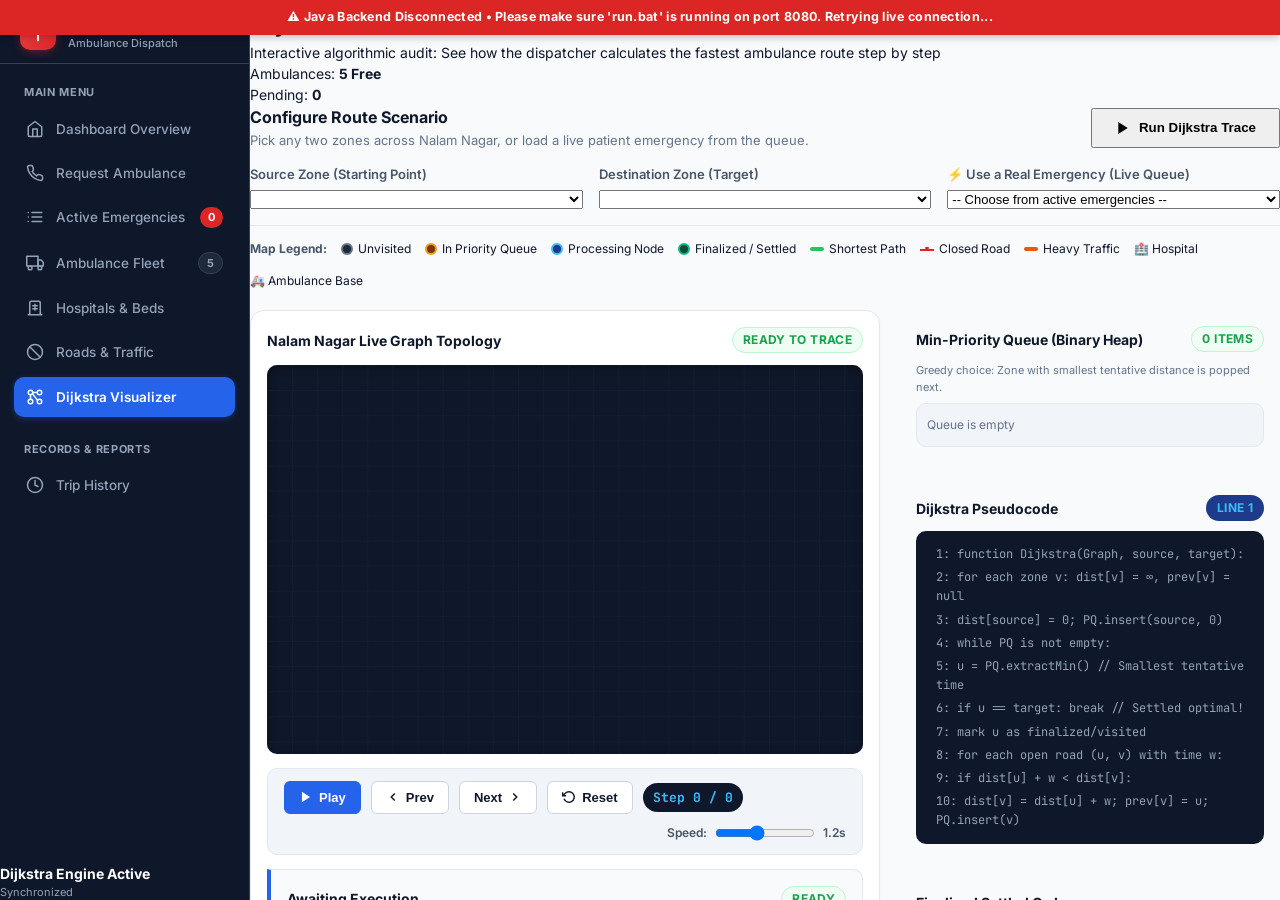
==== dijkstra.html @ 42ff7a38 "review complete" ====
<!DOCTYPE html>
<html lang="en">
<head>
  <meta charset="UTF-8">
  <meta name="viewport" content="width=device-width, initial-scale=1.0">
  <title>Dijkstra Shortest Path Visualizer | Nalam Nagar</title>
  <link rel="stylesheet" href="styles.css">
</head>
<body>

<div class="app-shell">

  <!-- Friendly Sidebar Navigation -->
  <aside class="sidebar">
    <div class="sidebar-header">
      <div class="brand-emblem">
        <svg viewBox="0 0 24 24" width="20" height="20" fill="none" stroke="currentColor" stroke-width="2.5" stroke-linecap="round" stroke-linejoin="round">
          <path d="M12 2v20M2 12h20"/>
        </svg>
      </div>
      <div class="brand-titles">
        <span class="brand-name">NALAM NAGAR</span>
        <span class="brand-sector">Ambulance Dispatch</span>
      </div>
    </div>

    <div class="sidebar-nav">
      <div>
        <p class="nav-label">Main Menu</p>
        <ul class="nav-list">
          <li>
            <a href="index.html" class="nav-link">
              <svg viewBox="0 0 24 24" fill="none" stroke="currentColor" stroke-linecap="round" stroke-linejoin="round">
                <path d="M3 9l9-7 9 7v11a2 2 0 0 1-2 2H5a2 2 0 0 1-2-2z"/><polyline points="9 22 9 12 15 12 15 22"/>
              </svg>
              <span>Dashboard Overview</span>
            </a>
          </li>
          <li>
            <a href="intake.html" class="nav-link">
              <svg viewBox="0 0 24 24" fill="none" stroke="currentColor" stroke-linecap="round" stroke-linejoin="round">
                <path d="M22 16.92v3a2 2 0 0 1-2.18 2 19.79 19.79 0 0 1-8.63-3.07 19.5 19.5 0 0 1-6-6 19.79 19.79 0 0 1-3.07-8.67A2 2 0 0 1 4.11 2h3a2 2 0 0 1 2 1.72 12.84 12.84 0 0 0 .7 2.81 2 2 0 0 1-.45 2.11L8.09 9.91a16 16 0 0 0 6 6l1.27-1.27a2 2 0 0 1 2.11-.45 12.84 12.84 0 0 0 2.81.7A2 2 0 0 1 22 16.92z"/>
              </svg>
              <span>Request Ambulance</span>
            </a>
          </li>
          <li>
            <a href="queue.html" class="nav-link">
              <svg viewBox="0 0 24 24" fill="none" stroke="currentColor" stroke-linecap="round" stroke-linejoin="round">
                <line x1="8" y1="6" x2="21" y2="6"/><line x1="8" y1="12" x2="21" y2="12"/><line x1="8" y1="18" x2="21" y2="18"/><line x1="3" y1="6" x2="3.01" y2="6"/><line x1="3" y1="12" x2="3.01" y2="12"/><line x1="3" y1="18" x2="3.01" y2="18"/>
              </svg>
              <span>Active Emergencies</span>
              <span class="nav-badge critical" id="nav-badge-emergencies">0</span>
            </a>
          </li>
          <li>
            <a href="fleet.html" class="nav-link">
              <svg viewBox="0 0 24 24" fill="none" stroke="currentColor" stroke-linecap="round" stroke-linejoin="round">
                <rect x="1" y="3" width="15" height="13"/><polygon points="16 8 20 8 23 11 23 16 16 16 16 8"/><circle cx="5.5" cy="18.5" r="2.5"/><circle cx="18.5" cy="18.5" r="2.5"/>
              </svg>
              <span>Ambulance Fleet</span>
              <span class="nav-badge neutral" id="nav-badge-fleet">5</span>
            </a>
          </li>
          <li>
            <a href="hospitals.html" class="nav-link">
              <svg viewBox="0 0 24 24" fill="none" stroke="currentColor" stroke-linecap="round" stroke-linejoin="round">
                <path d="M3 21h18M5 21V5a2 2 0 0 1 2-2h10a2 2 0 0 1 2 2v16M9 9h6M9 13h6M12 7v8"/>
              </svg>
              <span>Hospitals & Beds</span>
            </a>
          </li>
          <li>
            <a href="traffic.html" class="nav-link">
              <svg viewBox="0 0 24 24" fill="none" stroke="currentColor" stroke-linecap="round" stroke-linejoin="round">
                <circle cx="12" cy="12" r="10"/><line x1="4.93" y1="4.93" x2="19.07" y2="19.07"/>
              </svg>
              <span>Roads & Traffic</span>
            </a>
          </li>
          <li>
            <a href="dijkstra.html" class="nav-link active">
              <svg viewBox="0 0 24 24" fill="none" stroke="currentColor" stroke-width="2" stroke-linecap="round" stroke-linejoin="round">
                <circle cx="6" cy="6" r="3"/><circle cx="18" cy="18" r="3"/><circle cx="18" cy="6" r="3"/><circle cx="6" cy="18" r="3"/>
                <line x1="8.5" y1="7.5" x2="15.5" y2="16.5"/><line x1="9" y1="6" x2="15" y2="6"/><line x1="6" y1="9" x2="6" y2="15"/>
              </svg>
              <span>Dijkstra Visualizer</span>
            </a>
          </li>
        </ul>
      </div>

      <div>
        <p class="nav-label">Records & Reports</p>
        <ul class="nav-list">
          <li>
            <a href="history.html" class="nav-link">
              <svg viewBox="0 0 24 24" fill="none" stroke="currentColor" stroke-linecap="round" stroke-linejoin="round">
                <circle cx="12" cy="12" r="10"/><polyline points="12 6 12 12 16 14"/>
              </svg>
              <span>Trip History</span>
            </a>
          </li>
        </ul>
      </div>
    </div>

    <!-- Live System Engine Badge -->
    <div class="sidebar-status-pill">
      <div class="system-pulse-dot"></div>
      <div style="flex:1;">
        <div style="font-weight:700; color:#ffffff;">Dijkstra Engine Active</div>
        <div style="font-size:11px; color:var(--sidebar-text-muted);" id="sidebar-clock">Synchronized</div>
      </div>
    </div>
  </aside>

  <!-- Main Content Area -->
  <main class="main-content">

    <!-- Top Operational Bar -->
    <header class="topbar">
      <div class="topbar-left">
        <h1 class="page-title">Dijkstra Shortest Path Visualizer</h1>
        <p class="page-subtitle">Interactive algorithmic audit: See how the dispatcher calculates the fastest ambulance route step by step</p>
      </div>

      <div class="topbar-right">
        <div class="status-indicator">
          <span class="status-dot"></span>
          <span>Ambulances: <strong id="top-ready-ambs">5 Free</strong></span>
        </div>
        <div class="status-indicator">
          <span class="status-dot" style="background:#eab308;"></span>
          <span>Pending: <strong id="top-pending-reqs">0</strong></span>
        </div>
      </div>
    </header>

    <div class="content-body">

      <!-- Scenario Selector Card -->
      <div class="card" style="margin-bottom: 20px;">
        <div style="display: flex; flex-wrap: wrap; justify-content: space-between; align-items: center; gap: 14px; margin-bottom: 14px;">
          <div>
            <h2 style="font-size: 16px; font-weight: 700; margin: 0; color: var(--text-main);">Configure Route Scenario</h2>
            <p style="font-size: 13px; color: var(--text-muted); margin: 2px 0 0 0;">Pick any two zones across Nalam Nagar, or load a live patient emergency from the queue.</p>
          </div>
          <button id="btn-run-dijkstra" class="btn btn-primary" style="display: inline-flex; align-items: center; gap: 8px; padding: 10px 22px; font-weight: 700;">
            <svg viewBox="0 0 24 24" width="16" height="16" fill="currentColor">
              <polygon points="5 3 19 12 5 21 5 3"/>
            </svg>
            <span>Run Dijkstra Trace</span>
          </button>
        </div>

        <div style="display: grid; grid-template-columns: repeat(auto-fit, minmax(220px, 1fr)); gap: 16px; align-items: end;">
          <div class="form-group" style="margin-bottom: 0;">
            <label for="select-source-zone" style="font-size: 13px; font-weight: 600; color: var(--text-secondary);">Source Zone (Starting Point)</label>
            <select id="select-source-zone" class="form-control" style="font-size: 13px; font-weight: 600;"></select>
          </div>

          <div class="form-group" style="margin-bottom: 0;">
            <label for="select-dest-zone" style="font-size: 13px; font-weight: 600; color: var(--text-secondary);">Destination Zone (Target)</label>
            <select id="select-dest-zone" class="form-control" style="font-size: 13px; font-weight: 600;"></select>
          </div>

          <div class="form-group" style="margin-bottom: 0;">
            <label for="select-real-emergency" style="font-size: 13px; font-weight: 600; color: var(--text-secondary);">⚡ Use a Real Emergency (Live Queue)</label>
            <select id="select-real-emergency" class="form-control" style="font-size: 13px;">
              <option value="">-- Choose from active emergencies --</option>
            </select>
          </div>

          <div id="emergency-leg-selector" style="display: none; align-items: center; gap: 12px; padding: 8px 12px; background: #eff6ff; border: 1px solid #bfdbfe; border-radius: var(--r-md);">
            <span style="font-size: 12px; font-weight: 700; color: #1e40af;">Leg:</span>
            <label style="font-size: 12px; font-weight: 600; cursor: pointer; display: flex; align-items: center; gap: 4px;">
              <input type="radio" name="emergency-leg" value="leg1" checked> Amb ➔ Patient
            </label>
            <label style="font-size: 12px; font-weight: 600; cursor: pointer; display: flex; align-items: center; gap: 4px;">
              <input type="radio" name="emergency-leg" value="leg2"> Patient ➔ Hospital
            </label>
          </div>
        </div>

        <!-- Color Legend -->
        <div style="display: flex; flex-wrap: wrap; gap: 14px; margin-top: 16px; padding-top: 14px; border-top: 1px solid var(--border-light); font-size: 12px; align-items: center;">
          <strong style="color: var(--text-secondary);">Map Legend:</strong>
          <span style="display: flex; align-items: center; gap: 5px;"><span style="display:inline-block; width:12px; height:12px; border-radius:50%; background:#1e293b; border:2px solid #64748b;"></span> Unvisited</span>
          <span style="display: flex; align-items: center; gap: 5px;"><span style="display:inline-block; width:12px; height:12px; border-radius:50%; background:#78350f; border:2px solid #f59e0b;"></span> In Priority Queue</span>
          <span style="display: flex; align-items: center; gap: 5px;"><span style="display:inline-block; width:12px; height:12px; border-radius:50%; background:#1e3a8a; border:2px solid #38bdf8;"></span> Processing Node</span>
          <span style="display: flex; align-items: center; gap: 5px;"><span style="display:inline-block; width:12px; height:12px; border-radius:50%; background:#064e3b; border:2px solid #10b981;"></span> Finalized / Settled</span>
          <span style="display: flex; align-items: center; gap: 5px;"><span style="display:inline-block; width:14px; height:4px; background:#22c55e; border-radius:2px;"></span> Shortest Path</span>
          <span style="display: flex; align-items: center; gap: 5px;"><span style="display:inline-block; width:14px; height:4px; background:#dc2626; border-top:2px dashed #ffffff;"></span> Closed Road</span>
          <span style="display: flex; align-items: center; gap: 5px;"><span style="display:inline-block; width:14px; height:4px; background:#ea580c; border-radius:2px;"></span> Heavy Traffic</span>
          <span style="display: flex; align-items: center; gap: 5px;">🏥 Hospital</span>
          <span style="display: flex; align-items: center; gap: 5px;">🚑 Ambulance Base</span>
        </div>
      </div>

      <!-- Main Visualizer Grid (Map + Side Panels) -->
      <div class="dijkstra-grid">

        <!-- Left Column: Map & Controls -->
        <div>
          <div class="map-card-container">
            <div style="display: flex; justify-content: space-between; align-items: center; margin-bottom: 12px;">
              <span style="font-size: 14px; font-weight: 700; color: var(--text-main);">Nalam Nagar Live Graph Topology</span>
              <span id="route-status-indicator" class="badge badge-assigned" style="font-size: 12px;">Ready to Trace</span>
            </div>

            <!-- Live SVG Map Container -->
            <div class="dijkstra-svg-wrap">
              <svg id="dijkstra-svg" class="dijkstra-svg" viewBox="0 0 950 620">
                <defs>
                  <!-- Subtle city grid -->
                  <pattern id="grid" width="40" height="40" patternUnits="userSpaceOnUse">
                    <path d="M 40 0 L 0 0 0 40" fill="none" stroke="#1e293b" stroke-width="0.8"/>
                  </pattern>
                  <filter id="glow-green" x="-30%" y="-30%" width="160%" height="160%">
                    <feDropShadow dx="0" dy="0" stdDeviation="4" flood-color="#22c55e"/>
                  </filter>
                  <filter id="glow-blue" x="-30%" y="-30%" width="160%" height="160%">
                    <feDropShadow dx="0" dy="0" stdDeviation="5" flood-color="#38bdf8"/>
                  </filter>
                </defs>
                <rect width="950" height="620" fill="url(#grid)"/>

                <!-- SVG Layers -->
                <g id="svg-edges-group"></g>
                <g id="svg-edge-labels-group"></g>
                <g id="svg-nodes-group"></g>
                <g id="svg-ambulance-marker" style="display: none;"></g>
              </svg>
            </div>

            <!-- Playback Controls Toolbar -->
            <div class="playback-controls">
              <button id="btn-play-pause" class="playback-btn primary" title="Play or Pause Animation">
                <svg viewBox="0 0 24 24" width="14" height="14" fill="currentColor">
                  <polygon points="5 3 19 12 5 21 5 3"/>
                </svg>
                <span id="play-pause-label">Play</span>
              </button>

              <button id="btn-prev-step" class="playback-btn" title="Previous Step">
                <svg viewBox="0 0 24 24" width="14" height="14" fill="none" stroke="currentColor" stroke-width="2.5">
                  <polyline points="15 18 9 12 15 6"/>
                </svg>
                <span>Prev</span>
              </button>

              <button id="btn-next-step" class="playback-btn" title="Next Step">
                <span>Next</span>
                <svg viewBox="0 0 24 24" width="14" height="14" fill="none" stroke="currentColor" stroke-width="2.5">
                  <polyline points="9 18 15 12 9 6"/>
                </svg>
              </button>

              <button id="btn-reset" class="playback-btn" title="Reset to Beginning">
                <svg viewBox="0 0 24 24" width="14" height="14" fill="none" stroke="currentColor" stroke-width="2.5">
                  <path d="M1 4v6h6"/><path d="M3.51 15a9 9 0 1 0 2.13-9.36L1 10"/>
                </svg>
                <span>Reset</span>
              </button>

              <div class="step-counter-badge" id="step-counter-badge">Step 0 / 0</div>

              <div class="speed-control">
                <span>Speed:</span>
                <input type="range" id="speed-slider" min="300" max="2500" value="1200" step="100">
                <span id="speed-display">1.2s</span>
              </div>
            </div>

            <!-- Plain-English Step Explanation Card -->
            <div class="step-explanation-card" id="step-explanation-box">
              <div class="step-exp-header">
                <span class="step-exp-title" id="step-exp-title">Awaiting Execution</span>
                <span class="badge badge-assigned" id="step-action-badge">Ready</span>
              </div>
              <p class="step-exp-body" id="step-exp-body">
                Select a starting zone and destination above, then click <strong>"Run Dijkstra Trace"</strong> to see the step-by-step priority queue choices and distance updates.
              </p>
              <div id="step-relax-container" style="display: none;">
                <span class="step-relax-pill" id="step-relax-pill"></span>
              </div>
            </div>
          </div>

          <!-- Result & "Why This Route" Card -->
          <div class="why-route-card" id="why-route-card">
            <h3 style="font-size: 16px; font-weight: 700; margin: 0 0 14px 0; color: var(--text-main);">
              Route Result & Algorithmic Guarantee
            </h3>

            <div class="route-summary-banner">
              <div class="route-stat">
                <span class="route-stat-val" id="res-optimal-time">—</span>
                <span class="route-stat-label">Fastest Travel Time</span>
              </div>
              <div class="route-stat">
                <span class="route-stat-val" id="res-optimal-dist" style="color: #67e8f9;">—</span>
                <span class="route-stat-label">Total Distance</span>
              </div>
              <div class="route-stat">
                <span class="route-stat-val" id="res-alt-saved" style="color: #fde047;">—</span>
                <span class="route-stat-label">Time Saved vs 2nd Best</span>
              </div>
            </div>

            <div>
              <strong style="font-size: 13px; color: var(--text-secondary);">Optimal Ambulance Path:</strong>
              <div class="path-pills" id="res-path-breadcrumbs">
                <span style="font-size: 13px; color: var(--text-muted);">Run trace to view path...</span>
              </div>
            </div>

            <!-- Alternative Route Comparison -->
            <div id="second-route-box" style="margin-top: 14px; padding: 12px; background: var(--bg-surface-alt); border-radius: var(--r-md); font-size: 13px;">
              <strong style="color: var(--text-main);">Second-Best Alternative Route:</strong>
              <span id="second-route-details" style="color: var(--text-secondary); margin-left: 6px;">Evaluated after path settling.</span>
            </div>

            <!-- Interactive Road Hazard Simulator -->
            <div style="margin-top: 18px; padding-top: 14px; border-top: 1px solid var(--border-light);">
              <h4 style="font-size: 14px; font-weight: 700; margin: 0 0 8px 0; color: var(--text-main);">
                🚧 Road Hazard Simulator: What happens if a road is blocked?
              </h4>
              <p style="font-size: 12px; color: var(--text-muted); margin-bottom: 12px;">
                Toggle closure on any road edge. Dijkstra will instantly re-evaluate and route the ambulance around the obstacle.
              </p>

              <div style="display: flex; flex-wrap: wrap; gap: 10px; align-items: center;">
                <select id="select-toggle-road" class="form-control" style="max-width: 380px; font-size: 13px;"></select>
                <button id="btn-toggle-closure" class="btn btn-secondary" style="font-size: 13px; font-weight: 600;">
                  Toggle Road Closure & Re-Run
                </button>
              </div>
            </div>
          </div>
        </div>

        <!-- Right Column: Live Data Structures Panels -->
        <div style="display: flex; flex-direction: column; gap: 16px;">

          <!-- Priority Queue Panel -->
          <div class="card" style="padding: 16px;">
            <div style="display: flex; justify-content: space-between; align-items: center; margin-bottom: 10px;">
              <h3 style="font-size: 14px; font-weight: 700; margin: 0; color: var(--text-main);">Min-Priority Queue (Binary Heap)</h3>
              <span class="badge badge-assigned" id="pq-size-badge">0 items</span>
            </div>
            <p style="font-size: 11px; color: var(--text-muted); margin-bottom: 8px;">
              Greedy choice: Zone with smallest tentative distance is popped next.
            </p>
            <div class="pq-container" id="pq-container">
              <span style="font-size: 12px; color: var(--text-muted);">Queue is empty</span>
            </div>
          </div>

          <!-- Pseudocode Panel -->
          <div class="card" style="padding: 16px;">
            <div style="display: flex; justify-content: space-between; align-items: center; margin-bottom: 10px;">
              <h3 style="font-size: 14px; font-weight: 700; margin: 0; color: var(--text-main);">Dijkstra Pseudocode</h3>
              <span class="badge" style="background:#1e3a8a; color:#38bdf8;" id="code-active-badge">Line 1</span>
            </div>
            <div class="code-panel">
              <span class="code-line" id="code-l1">1: function Dijkstra(Graph, source, target):</span>
              <span class="code-line" id="code-l2">2:   for each zone v: dist[v] = ∞, prev[v] = null</span>
              <span class="code-line" id="code-l3">3:   dist[source] = 0; PQ.insert(source, 0)</span>
              <span class="code-line" id="code-l4">4:   while PQ is not empty:</span>
              <span class="code-line" id="code-l5">5:     u = PQ.extractMin()  // Smallest tentative time</span>
              <span class="code-line" id="code-l6">6:     if u == target: break  // Settled optimal!</span>
              <span class="code-line" id="code-l7">7:     mark u as finalized/visited</span>
              <span class="code-line" id="code-l8">8:     for each open road (u, v) with time w:</span>
              <span class="code-line" id="code-l9">9:       if dist[u] + w &lt; dist[v]:</span>
              <span class="code-line" id="code-l10">10:        dist[v] = dist[u] + w; prev[v] = u; PQ.insert(v)</span>
            </div>
          </div>

          <!-- Visited Order Breadcrumbs -->
          <div class="card" style="padding: 16px;">
            <h3 style="font-size: 14px; font-weight: 700; margin: 0 0 8px 0; color: var(--text-main);">Finalized Settled Order</h3>
            <p style="font-size: 11px; color: var(--text-muted); margin-bottom: 8px;">Order in which zones were finalized with proven shortest travel times:</p>
            <div class="visited-chips" id="visited-chips">
              <span style="font-size: 12px; color: var(--text-muted);">None settled yet</span>
            </div>
          </div>

          <!-- Distance Table Panel -->
          <div class="card" style="padding: 16px;">
            <div style="display: flex; justify-content: space-between; align-items: center; margin-bottom: 10px;">
              <h3 style="font-size: 14px; font-weight: 700; margin: 0; color: var(--text-main);">Distance Table (All 12 Zones)</h3>
              <span style="font-size: 11px; color: var(--text-muted);">Updated live</span>
            </div>
            <div class="dist-table-wrap">
              <table class="dist-table">
                <thead>
                  <tr>
                    <th>Zone</th>
                    <th>Distance</th>
                    <th>Prev</th>
                    <th>Status</th>
                  </tr>
                </thead>
                <tbody id="dist-tbody">
                  <!-- Populated dynamically via JS -->
                </tbody>
              </table>
            </div>
          </div>

        </div>

      </div>

      <!-- Educational Explainer Section -->
      <section class="card" style="margin-top: 30px;">
        <h2 style="font-size: 18px; font-weight: 700; margin: 0 0 6px 0; color: var(--text-main);">
          Understanding Dijkstra's Algorithm in Nalam Nagar
        </h2>
        <p style="font-size: 13px; color: var(--text-muted); margin-bottom: 20px;">
          Created by Edsger W. Dijkstra in 1956, this algorithm solves the single-source shortest path problem on graphs with non-negative edge weights.
        </p>

        <div class="explainer-grid">
          <div class="step-card">
            <span class="step-num-badge">1</span>
            <h4 style="font-size: 14px; font-weight: 700; margin: 0 0 4px 0; color: var(--text-main);">Initialization</h4>
            <p style="font-size: 12px; color: var(--text-secondary); line-height: 1.5; margin: 0;">
              Assign tentative distance values: <strong>0.0 minutes</strong> to the start zone, and <strong>&infin; (infinity)</strong> to all other 11 zones. Add the start zone to the Priority Queue.
            </p>
          </div>

          <div class="step-card">
            <span class="step-num-badge">2</span>
            <h4 style="font-size: 14px; font-weight: 700; margin: 0 0 4px 0; color: var(--text-main);">Greedy Min Selection</h4>
            <p style="font-size: 12px; color: var(--text-secondary); line-height: 1.5; margin: 0;">
              Always extract the unvisited zone with the <strong>smallest tentative travel time</strong> from the Min-Priority Queue. Because all road travel times are positive, this extracted distance is guaranteed to be optimal.
            </p>
          </div>

          <div class="step-card">
            <span class="step-num-badge">3</span>
            <h4 style="font-size: 14px; font-weight: 700; margin: 0 0 4px 0; color: var(--text-main);">Edge Relaxation</h4>
            <p style="font-size: 12px; color: var(--text-secondary); line-height: 1.5; margin: 0;">
              For each open road leaving zone <em>u</em> to neighbor <em>v</em>: calculate alternative time <code>dist[u] + travelTime(u, v)</code>. If this is faster than <code>dist[v]</code>, update <code>dist[v]</code> and set <code>prev[v] = u</code>.
            </p>
          </div>

          <div class="step-card">
            <span class="step-num-badge">4</span>
            <h4 style="font-size: 14px; font-weight: 700; margin: 0 0 4px 0; color: var(--text-main);">Early Termination</h4>
            <p style="font-size: 12px; color: var(--text-secondary); line-height: 1.5; margin: 0;">
              When the destination zone is popped from the Priority Queue, the shortest path is mathematically settled. The algorithm halts immediately without wasting cycles exploring irrelevant branches.
            </p>
          </div>

          <div class="step-card">
            <span class="step-num-badge">5</span>
            <h4 style="font-size: 14px; font-weight: 700; margin: 0 0 4px 0; color: var(--text-main);">Path Reconstruction</h4>
            <p style="font-size: 12px; color: var(--text-secondary); line-height: 1.5; margin: 0;">
              Starting at the destination, backtrack through the <code>previous</code> pointers to reconstruct the exact turn-by-turn route, total mileage (km), and cumulative response ETA (minutes).
            </p>
          </div>
        </div>

        <div style="display: grid; grid-template-columns: repeat(auto-fit, minmax(320px, 1fr)); gap: 16px; margin-top: 20px;">
          <div style="background: var(--bg-surface-alt); padding: 16px; border-radius: var(--r-md); border: 1px solid var(--border-light);">
            <h4 style="font-size: 14px; font-weight: 700; margin: 0 0 6px 0; color: var(--text-main);">
              ⏱️ Time Complexity: O((V + E) log V)
            </h4>
            <p style="font-size: 12px; color: var(--text-secondary); line-height: 1.5; margin: 0;">
              Our Java implementation uses a binary heap (<code>java.util.PriorityQueue</code>). With <strong>V = 12 zones</strong> and <strong>E = 16 roads (32 directed edges)</strong>, the route planner settles any path across the town in under <strong>0.1 milliseconds</strong>.
            </p>
          </div>

          <div style="background: var(--bg-surface-alt); padding: 16px; border-radius: var(--r-md); border: 1px solid var(--border-light);">
            <h4 style="font-size: 14px; font-weight: 700; margin: 0 0 6px 0; color: var(--text-main);">
              🚑 How Dijkstra Powers Nalam Nagar Dispatches
            </h4>
            <p style="font-size: 12px; color: var(--text-secondary); line-height: 1.5; margin: 0;">
              Every emergency triggers Dijkstra twice:
              <br>• <strong>Leg 1 (Ambulance ➔ Patient):</strong> Evaluates all available vehicle stations to dispatch the fastest ambulance.
              <br>• <strong>Leg 2 (Patient ➔ Hospital):</strong> Calculates the fastest route to a facility equipped with matching medical specialties and free beds.
            </p>
          </div>
        </div>
      </section>

    </div>
  </main>
</div>

<script src="app.js"></script>
</body>
</html>
---- styles.css ----
/* ==========================================================================
   NALAM NAGAR — EMERGENCY AMBULANCE DISPATCH
   Human-Centered, Clear, and Intuitive UX for Emergency Teams & Everyday Operators
   Aesthetic: Clean Modern Healthcare & Emergency Operations
   ========================================================================== */

@import url('https://fonts.googleapis.com/css2?family=Inter:wght@400;500;600;700;800&family=JetBrains+Mono:wght@500;700&display=swap');

:root {
  /* Layout Dimensions */
  --sidebar-w: 250px;
  --header-h: 64px;

  /* Fresh, Human-Friendly Color Palette */
  --bg-page: #f8fafc;
  --bg-surface: #ffffff;
  --bg-surface-alt: #f1f5f9;
  --bg-surface-hover: #e2e8f0;

  /* Sidebar Deep Navy (Professional & Grounded) */
  --sidebar-bg: #0f172a;
  --sidebar-surface: #1e293b;
  --sidebar-text: #f8fafc;
  --sidebar-text-muted: #94a3b8;
  --sidebar-border: #334155;

  /* Clean Borders & Dividers */
  --border-light: #e2e8f0;
  --border-medium: #cbd5e1;
  --border-focus: #3b82f6;

  /* Typography Colors */
  --text-main: #0f172a;
  --text-secondary: #475569;
  --text-muted: #64748b;
  --text-white: #ffffff;

  /* Clear Emergency & Healthcare Accents */
  --accent-red: #dc2626;
  --accent-red-bg: #fef2f2;
  --accent-red-border: #fecaca;

  --accent-amber: #d97706;
  --accent-amber-bg: #fffbeb;
  --accent-amber-border: #fde68a;

  --accent-green: #16a34a;
  --accent-green-bg: #f0fdf4;
  --accent-green-border: #bbf7d0;

  --accent-blue: #2563eb;
  --accent-blue-bg: #eff6ff;
  --accent-blue-border: #bfdbfe;

  --accent-cyan: #0284c7;
  --accent-cyan-bg: #f0f9ff;
  --accent-cyan-border: #bae6fd;

  /* Typography */
  --font-sans: 'Inter', -apple-system, BlinkMacSystemFont, "Segoe UI", Roboto, sans-serif;
  --font-mono: 'JetBrains Mono', monospace;

  /* Smooth Rounded Radii */
  --r-sm: 6px;
  --r-md: 10px;
  --r-lg: 14px;
  --r-full: 9999px;

  /* Soft Shadows */
  --shadow-sm: 0 1px 2px 0 rgba(0, 0, 0, 0.05);
  --shadow-md: 0 4px 6px -1px rgba(0, 0, 0, 0.07), 0 2px 4px -2px rgba(0, 0, 0, 0.05);
  --shadow-lg: 0 10px 15px -3px rgba(0, 0, 0, 0.08), 0 4px 6px -4px rgba(0, 0, 0, 0.04);
}

/* Base Reset */
*, *::before, *::after {
  box-sizing: border-box;
  margin: 0;
  padding: 0;
}

html, body {
  height: 100%;
  width: 100%;
  font-family: var(--font-sans);
  background-color: var(--bg-page);
  color: var(--text-main);
  font-size: 14px;
  line-height: 1.5;
  -webkit-font-smoothing: antialiased;
}

body {
  display: flex;
  overflow: hidden;
}

/* App Shell */
.app-shell {
  display: flex;
  width: 100vw;
  height: 100vh;
  overflow: hidden;
  background-color: var(--bg-page);
}

/* ==========================================================================
   1. Friendly Left Navigation Bar
   ========================================================================== */
.sidebar {
  width: var(--sidebar-w);
  min-width: var(--sidebar-w);
  background-color: var(--sidebar-bg);
  color: var(--sidebar-text);
  display: flex;
  flex-direction: column;
  border-right: 1px solid var(--sidebar-border);
  height: 100vh;
  user-select: none;
  z-index: 50;
}

.sidebar-header {
  height: var(--header-h);
  padding: 0 20px;
  display: flex;
  align-items: center;
  gap: 12px;
  border-bottom: 1px solid var(--sidebar-border);
}

.brand-emblem {
  width: 36px;
  height: 36px;
  border-radius: var(--r-md);
  background: linear-gradient(135deg, #ef4444 0%, #dc2626 100%);
  display: flex;
  align-items: center;
  justify-content: center;
  color: white;
  box-shadow: 0 2px 8px rgba(220, 38, 38, 0.4);
}

.brand-titles {
  display: flex;
  flex-direction: column;
}

.brand-name {
  font-weight: 800;
  font-size: 15px;
  letter-spacing: -0.02em;
  color: white;
}

.brand-sector {
  font-size: 11px;
  color: var(--sidebar-text-muted);
  font-weight: 500;
}

.sidebar-nav {
  flex: 1;
  padding: 20px 14px;
  overflow-y: auto;
  display: flex;
  flex-direction: column;
  gap: 24px;
}

.nav-label {
  font-size: 11px;
  font-weight: 700;
  text-transform: uppercase;
  letter-spacing: 0.06em;
  color: var(--sidebar-text-muted);
  padding: 0 10px;
  margin-bottom: 8px;
}

.nav-list {
  list-style: none;
  display: flex;
  flex-direction: column;
  gap: 4px;
}

.nav-link {
  display: flex;
  align-items: center;
  gap: 12px;
  padding: 10px 12px;
  border-radius: var(--r-md);
  color: var(--sidebar-text-muted);
  text-decoration: none;
  font-size: 13.5px;
  font-weight: 500;
  transition: all 0.15s ease;
}

.nav-link svg {
  width: 18px;
  height: 18px;
  stroke-width: 2;
  flex-shrink: 0;
  color: var(--sidebar-text-muted);
  transition: color 0.15s ease;
}

.nav-link:hover {
  background-color: var(--sidebar-surface);
  color: white;
}

.nav-link:hover svg {
  color: white;
}

.nav-link.active {
  background-color: var(--accent-blue);
  color: white;
  font-weight: 600;
  box-shadow: 0 2px 6px rgba(37, 99, 235, 0.35);
}

.nav-link.active svg {
  color: white;
}

.nav-badge {
  margin-left: auto;
  font-size: 11px;
  font-weight: 700;
  padding: 2px 8px;
  border-radius: var(--r-full);
}

.nav-badge.critical {
  background-color: var(--accent-red);
  color: white;
}

.nav-badge.neutral {
  background-color: var(--sidebar-surface);
  color: var(--sidebar-text-muted);
  border: 1px solid var(--sidebar-border);
}

.sidebar-footer {
  padding: 14px 18px;
  border-top: 1px solid var(--sidebar-border);
  display: flex;
  align-items: center;
  gap: 10px;
  background-color: rgba(15, 23, 42, 0.6);
}

.operator-badge {
  width: 32px;
  height: 32px;
  border-radius: var(--r-full);
  background-color: #3b82f6;
  color: white;
  display: flex;
  align-items: center;
  justify-content: center;
  font-weight: 700;
  font-size: 12px;
}

.operator-meta {
  display: flex;
  flex-direction: column;
}

.operator-name {
  font-size: 12.5px;
  font-weight: 600;
  color: white;
}

.operator-role {
  font-size: 11px;
  color: var(--sidebar-text-muted);
}

/* ==========================================================================
   2. Main Work Area & Top Header
   ========================================================================== */
.main-wrapper {
  flex: 1;
  display: flex;
  flex-direction: column;
  height: 100vh;
  overflow: hidden;
  background-color: var(--bg-page);
}

.top-header {
  height: var(--header-h);
  background-color: var(--bg-surface);
  border-bottom: 1px solid var(--border-light);
  display: flex;
  align-items: center;
  justify-content: space-between;
  padding: 0 28px;
  z-index: 40;
}

.header-left {
  display: flex;
  align-items: center;
  gap: 16px;
}

.breadcrumb-trail {
  display: flex;
  align-items: center;
  gap: 8px;
  font-size: 12.5px;
  color: var(--text-muted);
  font-weight: 500;
}

.breadcrumb-trail .sep {
  color: var(--border-medium);
}

.breadcrumb-trail .current {
  color: var(--text-main);
  font-weight: 700;
}

.header-center {
  display: flex;
  align-items: center;
}

.tactical-status-indicator {
  display: flex;
  align-items: center;
  gap: 8px;
  padding: 6px 14px;
  background-color: var(--accent-green-bg);
  border: 1px solid var(--accent-green-border);
  border-radius: var(--r-full);
  font-size: 12px;
  font-weight: 600;
  color: var(--accent-green);
}

.pulse-dot {
  width: 8px;
  height: 8px;
  border-radius: 50%;
  background-color: var(--accent-green);
  box-shadow: 0 0 0 3px rgba(22, 163, 74, 0.2);
  animation: pulse 2s infinite;
}

@keyframes pulse {
  0% { transform: scale(0.95); box-shadow: 0 0 0 0 rgba(22, 163, 74, 0.4); }
  70% { transform: scale(1); box-shadow: 0 0 0 6px rgba(22, 163, 74, 0); }
  100% { transform: scale(0.95); box-shadow: 0 0 0 0 rgba(22, 163, 74, 0); }
}

.header-right {
  display: flex;
  align-items: center;
  gap: 12px;
}

.timestamp-clock {
  display: flex;
  align-items: center;
  gap: 6px;
  font-size: 12.5px;
  font-weight: 500;
  color: var(--text-secondary);
  background-color: var(--bg-surface-alt);
  padding: 6px 12px;
  border-radius: var(--r-sm);
  border: 1px solid var(--border-light);
}

.header-action-btn {
  width: 36px;
  height: 36px;
  border-radius: var(--r-sm);
  border: 1px solid var(--border-light);
  background-color: var(--bg-surface);
  color: var(--text-secondary);
  display: flex;
  align-items: center;
  justify-content: center;
  cursor: pointer;
  transition: all 0.15s ease;
}

.header-action-btn:hover {
  background-color: var(--bg-surface-alt);
  color: var(--text-main);
  border-color: var(--border-medium);
}

.header-action-btn svg {
  width: 16px;
  height: 16px;
}

/* ==========================================================================
   3. Viewport Scroll Content Area
   ========================================================================== */
.viewport-content {
  flex: 1;
  padding: 24px 28px;
  overflow-y: auto;
  display: flex;
  flex-direction: column;
}

/* View Header & Action Bar */
.control-bar {
  display: flex;
  align-items: center;
  justify-content: space-between;
  margin-bottom: 22px;
  gap: 16px;
  flex-wrap: wrap;
}

.control-bar-titles h1 {
  font-size: 22px;
  font-weight: 800;
  color: var(--text-main);
  letter-spacing: -0.02em;
}

.control-bar-titles p {
  font-size: 13.5px;
  color: var(--text-secondary);
  margin-top: 3px;
}

.control-bar-actions {
  display: flex;
  align-items: center;
  gap: 10px;
}

/* Friendly Buttons */
.btn-action {
  display: inline-flex;
  align-items: center;
  justify-content: center;
  gap: 8px;
  padding: 9px 18px;
  border-radius: var(--r-md);
  font-size: 13px;
  font-weight: 600;
  text-decoration: none;
  cursor: pointer;
  transition: all 0.15s ease;
  border: 1px solid transparent;
}

.btn-action-primary {
  background-color: var(--accent-red);
  color: white;
  box-shadow: 0 2px 4px rgba(220, 38, 38, 0.2);
}

.btn-action-primary:hover {
  background-color: #b91c1c;
  box-shadow: 0 4px 8px rgba(220, 38, 38, 0.3);
}

.btn-action-secondary {
  background-color: var(--bg-surface);
  color: var(--text-main);
  border-color: var(--border-medium);
  box-shadow: var(--shadow-sm);
}

.btn-action-secondary:hover {
  background-color: var(--bg-surface-alt);
  border-color: #94a3b8;
}

/* ==========================================================================
   4. Clear KPI Summary Cards
   ========================================================================== */
.tactical-kpi-strip {
  display: grid;
  grid-template-columns: repeat(auto-fit, minmax(200px, 1fr));
  gap: 16px;
  margin-bottom: 22px;
}

.kpi-metric-box {
  background-color: var(--bg-surface);
  border: 1px solid var(--border-light);
  border-radius: var(--r-lg);
  padding: 18px 20px;
  display: flex;
  flex-direction: column;
  box-shadow: var(--shadow-sm);
  transition: transform 0.15s ease, box-shadow 0.15s ease;
}

.kpi-metric-box:hover {
  transform: translateY(-2px);
  box-shadow: var(--shadow-md);
}

.kpi-tag {
  font-size: 12px;
  font-weight: 700;
  text-transform: uppercase;
  letter-spacing: 0.04em;
  color: var(--text-muted);
  margin-bottom: 6px;
}

.kpi-num {
  font-size: 30px;
  font-weight: 800;
  line-height: 1.1;
  color: var(--text-main);
  margin-bottom: 4px;
}

.kpi-note {
  font-size: 12px;
  color: var(--text-secondary);
}

/* Subtle KPI accents */
.kpi-metric-box.critical {
  border-top: 4px solid var(--accent-red);
}
.kpi-metric-box.critical .kpi-num {
  color: var(--accent-red);
}

.kpi-metric-box.available {
  border-top: 4px solid var(--accent-green);
}
.kpi-metric-box.available .kpi-num {
  color: var(--accent-green);
}

.kpi-metric-box.active {
  border-top: 4px solid var(--accent-amber);
}
.kpi-metric-box.active .kpi-num {
  color: var(--accent-amber);
}

.kpi-metric-box.cyan {
  border-top: 4px solid var(--accent-blue);
}
.kpi-metric-box.cyan .kpi-num {
  color: var(--accent-blue);
}

.kpi-metric-box.amber {
  border-top: 4px solid var(--accent-amber);
}
.kpi-metric-box.amber .kpi-num {
  color: var(--accent-amber);
}

/* ==========================================================================
   5. Panels & Cards
   ========================================================================== */
.panel-card {
  background-color: var(--bg-surface);
  border: 1px solid var(--border-light);
  border-radius: var(--r-lg);
  box-shadow: var(--shadow-sm);
  overflow: hidden;
  margin-bottom: 22px;
}

.panel-header {
  padding: 16px 22px;
  border-bottom: 1px solid var(--border-light);
  display: flex;
  align-items: center;
  justify-content: space-between;
  background-color: #ffffff;
}

.panel-title {
  display: flex;
  align-items: center;
  gap: 10px;
}

.panel-title h2 {
  font-size: 15px;
  font-weight: 700;
  color: var(--text-main);
}

.panel-title svg {
  color: var(--accent-blue);
  width: 18px;
  height: 18px;
}

.panel-tag {
  font-size: 11px;
  font-weight: 700;
  text-transform: uppercase;
  letter-spacing: 0.04em;
  padding: 4px 10px;
  border-radius: var(--r-full);
  background-color: var(--bg-surface-alt);
  color: var(--text-secondary);
  border: 1px solid var(--border-light);
}

.panel-tag.critical {
  background-color: var(--accent-red-bg);
  color: var(--accent-red);
  border-color: var(--accent-red-border);
}

.panel-tag.available {
  background-color: var(--accent-green-bg);
  color: var(--accent-green);
  border-color: var(--accent-green-border);
}

.panel-tag.cyan {
  background-color: var(--accent-blue-bg);
  color: var(--accent-blue);
  border-color: var(--accent-blue-border);
}

/* ==========================================================================
   6. Clear, Accessible Tables
   ========================================================================== */
.tactical-table {
  width: 100%;
  border-collapse: collapse;
  text-align: left;
  font-size: 13.5px;
}

.tactical-table thead {
  background-color: var(--bg-surface-alt);
  border-bottom: 1px solid var(--border-medium);
}

.tactical-table th {
  padding: 12px 18px;
  font-size: 11.5px;
  font-weight: 700;
  text-transform: uppercase;
  letter-spacing: 0.05em;
  color: var(--text-secondary);
  white-space: nowrap;
}

.tactical-table tbody tr {
  border-bottom: 1px solid var(--border-light);
  transition: background-color 0.1s ease;
}

.tactical-table tbody tr:hover {
  background-color: #f8fafc;
}

.tactical-table td {
  padding: 14px 18px;
  color: var(--text-main);
  vertical-align: middle;
}

.location-coord {
  display: inline-block;
  padding: 2px 8px;
  background-color: var(--bg-surface-alt);
  border: 1px solid var(--border-light);
  border-radius: var(--r-sm);
  font-size: 12px;
  color: var(--text-secondary);
}

/* ==========================================================================
   7. Friendly Badges & Status Indicators
   ========================================================================== */
.badge {
  display: inline-flex;
  align-items: center;
  gap: 5px;
  padding: 3px 10px;
  border-radius: var(--r-full);
  font-size: 12px;
  font-weight: 700;
  text-transform: uppercase;
  letter-spacing: 0.03em;
  border: 1px solid transparent;
}

.badge-critical {
  background-color: var(--accent-red-bg);
  color: var(--accent-red);
  border-color: var(--accent-red-border);
}

.badge-serious {
  background-color: var(--accent-amber-bg);
  color: var(--accent-amber);
  border-color: var(--accent-amber-border);
}

.badge-minor {
  background-color: var(--accent-blue-bg);
  color: var(--accent-blue);
  border-color: var(--accent-blue-border);
}

.badge-assigned {
  background-color: var(--accent-green-bg);
  color: var(--accent-green);
  border-color: var(--accent-green-border);
}

/* Bed meters */
.bed-meter {
  height: 8px;
  background-color: var(--bg-surface-alt);
  border-radius: var(--r-full);
  overflow: hidden;
  margin-top: 6px;
}

.bed-meter-fill {
  height: 100%;
  border-radius: var(--r-full);
  transition: width 0.3s ease;
}

/* ==========================================================================
   8. Human-Friendly Form Controls
   ========================================================================== */
.form-group {
  display: flex;
  flex-direction: column;
  gap: 6px;
}

.form-label {
  font-size: 13px;
  font-weight: 600;
  color: var(--text-main);
}

.form-input, .form-select {
  width: 100%;
  padding: 10px 14px;
  background-color: #ffffff;
  border: 1px solid var(--border-medium);
  border-radius: var(--r-md);
  font-family: var(--font-sans);
  font-size: 14px;
  color: var(--text-main);
  transition: border-color 0.15s ease, box-shadow 0.15s ease;
}

.form-input:focus, .form-select:focus {
  outline: none;
  border-color: var(--accent-blue);
  box-shadow: 0 0 0 3px rgba(37, 99, 235, 0.15);
}

.form-input::placeholder {
  color: #94a3b8;
}

/* Radio Selection Cards for Severity */
.radio-cards-grid {
  display: grid;
  grid-template-columns: repeat(auto-fit, minmax(200px, 1fr));
  gap: 14px;
}

.radio-card {
  position: relative;
  display: flex;
  flex-direction: column;
  padding: 16px;
  border: 2px solid var(--border-light);
  border-radius: var(--r-md);
  background-color: #ffffff;
  cursor: pointer;
  transition: all 0.15s ease;
}

.radio-card:hover {
  border-color: var(--border-medium);
  background-color: var(--bg-surface-alt);
}

.radio-card input[type="radio"] {
  position: absolute;
  opacity: 0;
}

.radio-card:has(input[type="radio"]:checked) {
  border-color: var(--accent-blue);
  background-color: var(--accent-blue-bg);
}

.radio-card.critical:has(input[type="radio"]:checked) {
  border-color: var(--accent-red);
  background-color: var(--accent-red-bg);
}

.radio-card.serious:has(input[type="radio"]:checked) {
  border-color: var(--accent-amber);
  background-color: var(--accent-amber-bg);
}

/* ==========================================================================
   9. Friendly Responsive Map Styling
   ========================================================================== */
.operational-map-container {
  width: 100%;
  background-color: #0f172a;
  border-radius: var(--r-lg);
  overflow: hidden;
  position: relative;
  box-shadow: var(--shadow-md);
}

/* Custom Scrollbars */
::-webkit-scrollbar {
  width: 8px;
  height: 8px;
}
::-webkit-scrollbar-track {
  background: var(--bg-page);
}
::-webkit-scrollbar-thumb {
  background: #cbd5e1;
  border-radius: var(--r-full);
}
::-webkit-scrollbar-thumb:hover {
  background: #94a3b8;
}

/* ==========================================================================
   10. Dijkstra Algorithm Visualizer Components
   ========================================================================== */
.dijkstra-grid {
  display: grid;
  grid-template-columns: 1fr 380px;
  gap: 20px;
  align-items: start;
}

@media (max-width: 1200px) {
  .dijkstra-grid {
    grid-template-columns: 1fr;
  }
}

.map-card-container {
  background: var(--bg-surface);
  border: 1px solid var(--border-light);
  border-radius: var(--r-lg);
  padding: 16px;
  box-shadow: var(--shadow-sm);
  position: relative;
}

.dijkstra-svg-wrap {
  width: 100%;
  background: #0f172a;
  border-radius: var(--r-md);
  overflow: hidden;
  position: relative;
  box-shadow: inset 0 2px 10px rgba(0,0,0,0.4);
}

.dijkstra-svg {
  width: 100%;
  height: auto;
  display: block;
}

/* Map SVG Edge & Node Styles */
.road-edge {
  stroke: #475569;
  stroke-width: 3;
  stroke-linecap: round;
  transition: stroke 0.3s ease, stroke-width 0.3s ease;
}

.road-edge.edge-closed {
  stroke: var(--accent-red) !important;
  stroke-dasharray: 6 5;
  stroke-width: 3.5;
}

.road-edge.edge-heavy {
  stroke: #ea580c !important;
  stroke-width: 4;
}

.road-edge.edge-relaxing {
  stroke: #38bdf8 !important;
  stroke-width: 5 !important;
  filter: drop-shadow(0 0 6px #38bdf8);
}

.road-edge.edge-shortest {
  stroke: #22c55e !important;
  stroke-width: 6 !important;
  filter: drop-shadow(0 0 8px #22c55e);
}

.edge-weight-tag {
  cursor: pointer;
  transition: transform 0.2s;
}
.edge-weight-tag:hover {
  transform: scale(1.1);
}

.zone-node-circle {
  transition: fill 0.3s ease, stroke 0.3s ease, stroke-width 0.3s ease, filter 0.3s ease;
  cursor: pointer;
}

/* Node States */
.node-unvisited .zone-node-circle {
  fill: #1e293b;
  stroke: #64748b;
  stroke-width: 2.5;
}

.node-in-pq .zone-node-circle {
  fill: #78350f;
  stroke: #f59e0b;
  stroke-width: 3.5;
  filter: drop-shadow(0 0 6px #f59e0b);
}

.node-processing .zone-node-circle {
  fill: #1e3a8a;
  stroke: #38bdf8;
  stroke-width: 4.5;
  filter: drop-shadow(0 0 10px #38bdf8);
  animation: pulse-node 1.5s infinite;
}

.node-settled .zone-node-circle {
  fill: #064e3b;
  stroke: #10b981;
  stroke-width: 3.5;
  filter: drop-shadow(0 0 5px rgba(16, 185, 129, 0.4));
}

.node-shortest .zone-node-circle {
  fill: #15803d;
  stroke: #4ade80;
  stroke-width: 5;
  filter: drop-shadow(0 0 10px #4ade80);
}

@keyframes pulse-node {
  0%, 100% { stroke-width: 4px; filter: drop-shadow(0 0 8px #38bdf8); }
  50% { stroke-width: 6px; filter: drop-shadow(0 0 14px #38bdf8); }
}

.node-source-ring {
  fill: none;
  stroke: #60a5fa;
  stroke-width: 2.5;
  stroke-dasharray: 4 3;
  animation: rotate-ring 8s linear infinite;
}

.node-target-ring {
  fill: none;
  stroke: #f43f5e;
  stroke-width: 2.5;
  stroke-dasharray: 4 3;
  animation: rotate-ring 8s linear infinite reverse;
}

@keyframes rotate-ring {
  from { transform: rotate(0deg); }
  to { transform: rotate(360deg); }
}

/* Controls Toolbar */
.playback-controls {
  display: flex;
  flex-wrap: wrap;
  align-items: center;
  gap: 10px;
  background: var(--bg-surface-alt);
  padding: 12px 16px;
  border-radius: var(--r-md);
  border: 1px solid var(--border-light);
  margin-top: 14px;
}

.playback-btn {
  display: inline-flex;
  align-items: center;
  gap: 6px;
  padding: 8px 14px;
  border-radius: var(--r-sm);
  font-weight: 600;
  font-size: 13px;
  border: 1px solid var(--border-medium);
  background: var(--bg-surface);
  color: var(--text-main);
  cursor: pointer;
  transition: all 0.15s ease;
}

.playback-btn:hover:not(:disabled) {
  background: var(--bg-surface-hover);
  border-color: var(--text-secondary);
}

.playback-btn:disabled {
  opacity: 0.5;
  cursor: not-allowed;
}

.playback-btn.primary {
  background: var(--accent-blue);
  color: #ffffff;
  border-color: var(--accent-blue);
}

.playback-btn.primary:hover:not(:disabled) {
  background: #1d4ed8;
}

.speed-control {
  display: flex;
  align-items: center;
  gap: 8px;
  font-size: 12px;
  font-weight: 600;
  color: var(--text-secondary);
  margin-left: auto;
}

.speed-control input[type="range"] {
  width: 100px;
  cursor: pointer;
}

.step-counter-badge {
  font-family: var(--font-mono);
  font-weight: 700;
  font-size: 13px;
  background: var(--sidebar-bg);
  color: #38bdf8;
  padding: 5px 10px;
  border-radius: var(--r-full);
}

/* Explanation Card */
.step-explanation-card {
  margin-top: 14px;
  padding: 16px;
  background: #f8fafc;
  border-left: 4px solid var(--accent-blue);
  border-radius: 0 var(--r-md) var(--r-md) 0;
  border-top: 1px solid var(--border-light);
  border-right: 1px solid var(--border-light);
  border-bottom: 1px solid var(--border-light);
}

.step-exp-header {
  display: flex;
  align-items: center;
  justify-content: space-between;
  margin-bottom: 6px;
}

.step-exp-title {
  font-size: 14px;
  font-weight: 700;
  color: var(--text-main);
}

.step-exp-body {
  font-size: 13px;
  color: var(--text-secondary);
  line-height: 1.5;
}

.step-relax-pill {
  display: inline-block;
  margin-top: 8px;
  padding: 4px 10px;
  background: #eff6ff;
  border: 1px solid #bfdbfe;
  border-radius: var(--r-sm);
  font-family: var(--font-mono);
  font-size: 12px;
  color: #1e40af;
}

/* Pseudocode Panel */
.code-panel {
  background: #0f172a;
  border-radius: var(--r-md);
  padding: 12px 14px;
  color: #94a3b8;
  font-family: var(--font-mono);
  font-size: 12px;
  line-height: 1.6;
}

.code-line {
  display: block;
  padding: 2px 6px;
  border-radius: 4px;
  transition: all 0.2s;
}

.code-line.active-code-line {
  background: #1e3a8a;
  color: #38bdf8;
  font-weight: 700;
  border-left: 3px solid #38bdf8;
  padding-left: 8px;
}

/* Priority Queue Display */
.pq-container {
  display: flex;
  flex-wrap: wrap;
  gap: 6px;
  padding: 10px;
  background: var(--bg-surface-alt);
  border-radius: var(--r-md);
  border: 1px solid var(--border-light);
  min-height: 44px;
  align-items: center;
}

.pq-badge {
  display: inline-flex;
  align-items: center;
  gap: 4px;
  padding: 4px 8px;
  background: #fef3c7;
  border: 1px solid #fde68a;
  color: #92400e;
  border-radius: var(--r-full);
  font-family: var(--font-mono);
  font-size: 11px;
  font-weight: 700;
}

.pq-badge.head {
  background: #f59e0b;
  color: #ffffff;
  border-color: #d97706;
  box-shadow: 0 0 6px rgba(245, 158, 11, 0.5);
}

/* Distance Table */
.dist-table-wrap {
  max-height: 280px;
  overflow-y: auto;
  border: 1px solid var(--border-light);
  border-radius: var(--r-md);
}

.dist-table {
  width: 100%;
  border-collapse: collapse;
  font-size: 12px;
}

.dist-table th {
  position: sticky;
  top: 0;
  background: #f1f5f9;
  padding: 8px 10px;
  text-align: left;
  font-weight: 700;
  color: var(--text-secondary);
  border-bottom: 1px solid var(--border-medium);
}

.dist-table td {
  padding: 6px 10px;
  border-bottom: 1px solid var(--border-light);
  font-family: var(--font-mono);
}

.dist-table tr.settled-row {
  background: #f0fdf4;
}

.dist-table tr.processing-row {
  background: #eff6ff;
  font-weight: 700;
}

.flash-updated {
  animation: flash-cell 1.5s ease;
}

@keyframes flash-cell {
  0% { background-color: #fde047; }
  100% { background-color: transparent; }
}

/* Visited Breadcrumbs */
.visited-chips {
  display: flex;
  flex-wrap: wrap;
  gap: 6px;
  align-items: center;
}

.visited-chip {
  padding: 3px 8px;
  background: #dcfce7;
  border: 1px solid #bbf7d0;
  color: #166534;
  border-radius: var(--r-sm);
  font-size: 11px;
  font-family: var(--font-mono);
  font-weight: 600;
}

/* Why This Route & Road Hazard Simulator */
.why-route-card {
  background: var(--bg-surface);
  border: 1px solid var(--border-light);
  border-radius: var(--r-lg);
  padding: 20px;
  margin-top: 20px;
  box-shadow: var(--shadow-sm);
}

.route-summary-banner {
  display: flex;
  flex-wrap: wrap;
  align-items: center;
  justify-content: space-between;
  background: linear-gradient(135deg, #064e3b 0%, #0f172a 100%);
  color: #ffffff;
  padding: 16px 20px;
  border-radius: var(--r-md);
  margin-bottom: 16px;
}

.route-stat {
  display: flex;
  flex-direction: column;
}

.route-stat-val {
  font-size: 20px;
  font-weight: 800;
  color: #4ade80;
}

.route-stat-label {
  font-size: 11px;
  text-transform: uppercase;
  color: #94a3b8;
  letter-spacing: 0.5px;
}

.path-pills {
  display: flex;
  flex-wrap: wrap;
  align-items: center;
  gap: 8px;
  margin: 12px 0;
}

.path-pill {
  background: #f1f5f9;
  border: 1px solid var(--border-medium);
  padding: 6px 12px;
  border-radius: var(--r-full);
  font-size: 13px;
  font-weight: 600;
  color: var(--text-main);
}

.path-arrow {
  color: var(--accent-green);
  font-weight: 800;
}

/* Explainer Section */
.explainer-grid {
  display: grid;
  grid-template-columns: repeat(auto-fit, minmax(280px, 1fr));
  gap: 16px;
  margin-top: 14px;
}

.step-card {
  background: var(--bg-surface);
  border: 1px solid var(--border-light);
  border-radius: var(--r-md);
  padding: 16px;
  box-shadow: var(--shadow-sm);
}

.step-num-badge {
  display: inline-flex;
  align-items: center;
  justify-content: center;
  width: 24px;
  height: 24px;
  background: var(--accent-blue);
  color: #ffffff;
  border-radius: var(--r-full);
  font-size: 12px;
  font-weight: 700;
  margin-bottom: 8px;
}
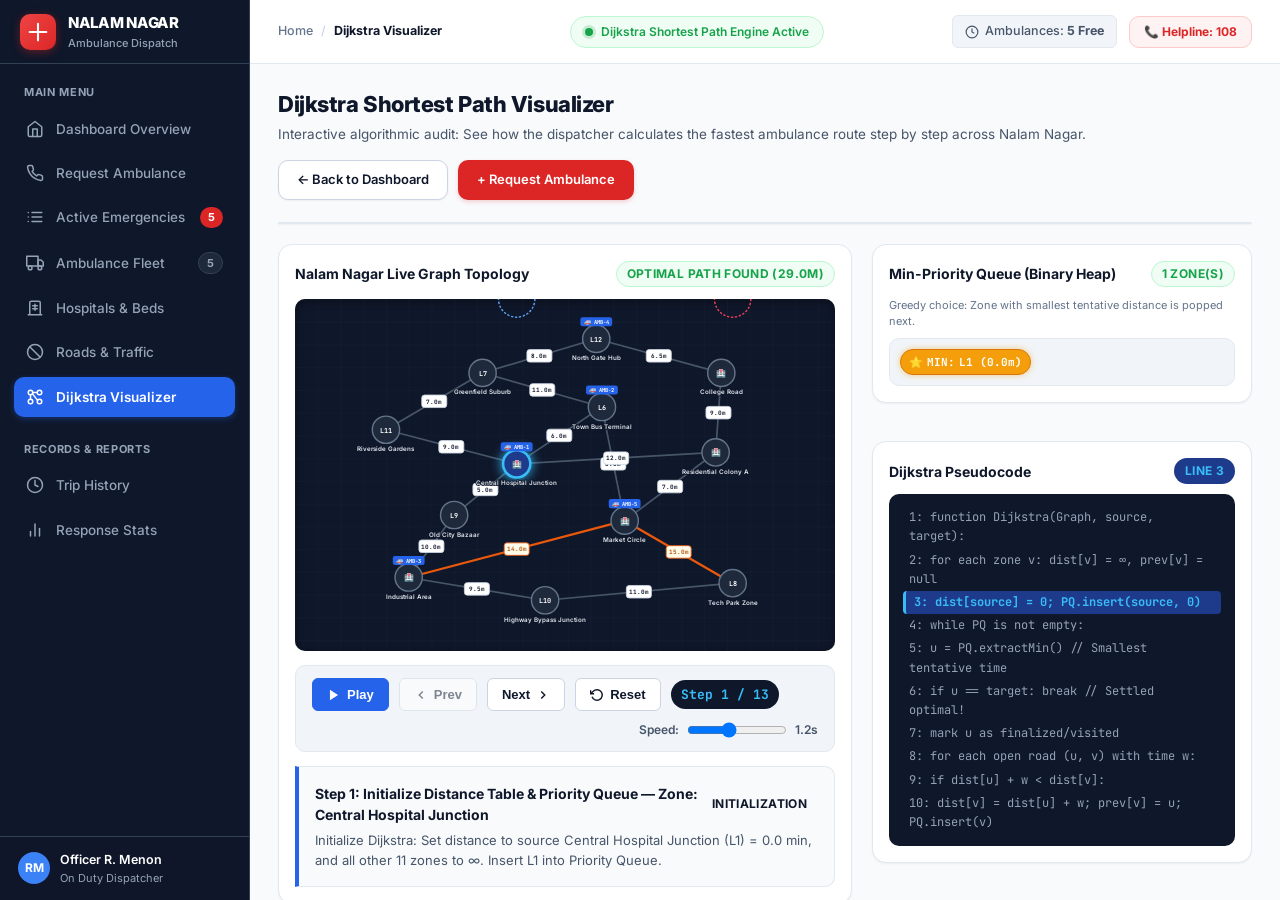
==== commit 49c6d3e1: "fix: resolve 404 errors by adding frontend route mirror, 404.html fallback, and updated assets" ====
--- a/dijkstra.html
+++ b/dijkstra.html
@@ -101,43 +101,77 @@
               <span>Trip History</span>
             </a>
           </li>
+          <li>
+            <a href="analytics.html" class="nav-link">
+              <svg viewBox="0 0 24 24" fill="none" stroke="currentColor" stroke-linecap="round" stroke-linejoin="round">
+                <line x1="18" y1="20" x2="18" y2="10"/><line x1="12" y1="20" x2="12" y2="4"/><line x1="6" y1="20" x2="6" y2="14"/>
+              </svg>
+              <span>Response Stats</span>
+            </a>
+          </li>
         </ul>
       </div>
     </div>
 
-    <!-- Live System Engine Badge -->
-    <div class="sidebar-status-pill">
-      <div class="system-pulse-dot"></div>
-      <div style="flex:1;">
-        <div style="font-weight:700; color:#ffffff;">Dijkstra Engine Active</div>
-        <div style="font-size:11px; color:var(--sidebar-text-muted);" id="sidebar-clock">Synchronized</div>
+    <div class="sidebar-footer">
+      <div class="operator-badge">RM</div>
+      <div class="operator-meta">
+        <span class="operator-name">Officer R. Menon</span>
+        <span class="operator-role">On Duty Dispatcher</span>
       </div>
     </div>
   </aside>
 
-  <!-- Main Content Area -->
-  <main class="main-content">
-
-    <!-- Top Operational Bar -->
-    <header class="topbar">
-      <div class="topbar-left">
-        <h1 class="page-title">Dijkstra Shortest Path Visualizer</h1>
-        <p class="page-subtitle">Interactive algorithmic audit: See how the dispatcher calculates the fastest ambulance route step by step</p>
-      </div>
-
-      <div class="topbar-right">
-        <div class="status-indicator">
-          <span class="status-dot"></span>
+  <!-- Main Viewport -->
+  <div class="main-wrapper">
+
+    <!-- Top Navigation Header -->
+    <header class="top-header">
+      <div class="header-left">
+        <nav class="breadcrumb-trail" aria-label="Breadcrumb">
+          <a href="index.html" style="color: var(--text-muted); text-decoration: none;">Home</a>
+          <span class="sep">/</span>
+          <span class="current">Dijkstra Visualizer</span>
+        </nav>
+      </div>
+
+      <div class="header-center">
+        <div class="tactical-status-indicator">
+          <span class="pulse-dot"></span>
+          <span>Dijkstra Shortest Path Engine Active</span>
+        </div>
+      </div>
+
+      <div class="header-right">
+        <div class="timestamp-clock">
+          <svg viewBox="0 0 24 24" width="14" height="14" fill="none" stroke="currentColor" stroke-width="2"><circle cx="12" cy="12" r="10"/><polyline points="12 6 12 12 16 14"/></svg>
           <span>Ambulances: <strong id="top-ready-ambs">5 Free</strong></span>
         </div>
-        <div class="status-indicator">
-          <span class="status-dot" style="background:#eab308;"></span>
-          <span>Pending: <strong id="top-pending-reqs">0</strong></span>
-        </div>
+        <span id="top-pending-reqs" style="display:none;">0</span>
+        <a href="tel:108" class="btn-action" style="background-color: var(--accent-red-bg); color: var(--accent-red); border: 1px solid var(--accent-red-border); padding: 6px 14px; font-size: 12px; font-weight: 700; text-decoration: none;">
+          📞 Helpline: 108
+        </a>
       </div>
     </header>
 
-    <div class="content-body">
+    <!-- Scrollable Workspace -->
+    <main class="viewport-content">
+
+      <!-- View Title & Actions -->
+      <div class="control-bar">
+        <div class="control-bar-titles">
+          <h1>Dijkstra Shortest Path Visualizer</h1>
+          <p>Interactive algorithmic audit: See how the dispatcher calculates the fastest ambulance route step by step across Nalam Nagar.</p>
+        </div>
+        <div class="control-bar-actions">
+          <a href="index.html" class="btn-action btn-action-secondary">
+            <span>&larr; Back to Dashboard</span>
+          </a>
+          <a href="intake.html" class="btn-action btn-action-primary">
+            <span>+ Request Ambulance</span>
+          </a>
+        </div>
+      </div>
 
       <!-- Scenario Selector Card -->
       <div class="card" style="margin-bottom: 20px;">
@@ -488,8 +522,8 @@
         </div>
       </section>
 
-    </div>
-  </main>
+    </main>
+  </div>
 </div>
 
 <script src="app.js"></script>
--- a/styles.css
+++ b/styles.css
@@ -92,14 +92,23 @@
 
 body {
   display: flex;
+  flex-direction: column;
+  min-height: 100vh;
+  height: 100%;
+  width: 100%;
+  margin: 0;
+  padding: 0;
   overflow: hidden;
 }
 
 /* App Shell */
 .app-shell {
   display: flex;
-  width: 100vw;
-  height: 100vh;
+  flex-direction: row;
+  flex: 1;
+  width: 100%;
+  height: 100%;
+  min-height: 0;
   overflow: hidden;
   background-color: var(--bg-page);
 }
@@ -115,9 +124,10 @@
   display: flex;
   flex-direction: column;
   border-right: 1px solid var(--sidebar-border);
-  height: 100vh;
+  height: 100%;
   user-select: none;
   z-index: 50;
+  flex-shrink: 0;
 }
 
 .sidebar-header {
@@ -287,17 +297,21 @@
 /* ==========================================================================
    2. Main Work Area & Top Header
    ========================================================================== */
-.main-wrapper {
+.main-wrapper,
+.main-content {
   flex: 1;
   display: flex;
   flex-direction: column;
-  height: 100vh;
+  height: 100%;
+  min-width: 0;
   overflow: hidden;
   background-color: var(--bg-page);
 }
 
-.top-header {
+.top-header,
+.topbar {
   height: var(--header-h);
+  min-height: var(--header-h);
   background-color: var(--bg-surface);
   border-bottom: 1px solid var(--border-light);
   display: flex;
@@ -305,6 +319,8 @@
   justify-content: space-between;
   padding: 0 28px;
   z-index: 40;
+  flex-shrink: 0;
+  gap: 16px;
 }
 
 .header-left {
@@ -411,12 +427,15 @@
 /* ==========================================================================
    3. Viewport Scroll Content Area
    ========================================================================== */
-.viewport-content {
+.viewport-content,
+.content-body {
   flex: 1;
   padding: 24px 28px;
   overflow-y: auto;
+  overflow-x: hidden;
   display: flex;
   flex-direction: column;
+  min-height: 0;
 }
 
 /* View Header & Action Bar */
@@ -449,7 +468,8 @@
 }
 
 /* Friendly Buttons */
-.btn-action {
+.btn-action,
+.btn {
   display: inline-flex;
   align-items: center;
   justify-content: center;
@@ -462,27 +482,32 @@
   cursor: pointer;
   transition: all 0.15s ease;
   border: 1px solid transparent;
-}
-
-.btn-action-primary {
+  font-family: var(--font-sans);
+}
+
+.btn-action-primary,
+.btn-primary {
   background-color: var(--accent-red);
   color: white;
   box-shadow: 0 2px 4px rgba(220, 38, 38, 0.2);
 }
 
-.btn-action-primary:hover {
+.btn-action-primary:hover,
+.btn-primary:hover {
   background-color: #b91c1c;
   box-shadow: 0 4px 8px rgba(220, 38, 38, 0.3);
 }
 
-.btn-action-secondary {
+.btn-action-secondary,
+.btn-secondary {
   background-color: var(--bg-surface);
   color: var(--text-main);
   border-color: var(--border-medium);
   box-shadow: var(--shadow-sm);
 }
 
-.btn-action-secondary:hover {
+.btn-action-secondary:hover,
+.btn-secondary:hover {
   background-color: var(--bg-surface-alt);
   border-color: #94a3b8;
 }
@@ -574,7 +599,8 @@
 /* ==========================================================================
    5. Panels & Cards
    ========================================================================== */
-.panel-card {
+.panel-card,
+.card {
   background-color: var(--bg-surface);
   border: 1px solid var(--border-light);
   border-radius: var(--r-lg);
@@ -760,7 +786,7 @@
   color: var(--text-main);
 }
 
-.form-input, .form-select {
+.form-input, .form-select, .form-control {
   width: 100%;
   padding: 10px 14px;
   background-color: #ffffff;
@@ -772,7 +798,7 @@
   transition: border-color 0.15s ease, box-shadow 0.15s ease;
 }
 
-.form-input:focus, .form-select:focus {
+.form-input:focus, .form-select:focus, .form-control:focus {
   outline: none;
   border-color: var(--accent-blue);
   box-shadow: 0 0 0 3px rgba(37, 99, 235, 0.15);
@@ -1336,3 +1362,153 @@
   font-weight: 700;
   margin-bottom: 8px;
 }
+
+/* ==========================================================================
+   11. Unified Topbar, Banners, & Operational Indicators
+   ========================================================================== */
+.topbar-left {
+  display: flex;
+  flex-direction: column;
+}
+
+.page-title {
+  font-size: 18px;
+  font-weight: 800;
+  color: var(--text-main);
+  letter-spacing: -0.02em;
+}
+
+.page-subtitle {
+  font-size: 12.5px;
+  color: var(--text-secondary);
+}
+
+.topbar-right {
+  display: flex;
+  align-items: center;
+  gap: 12px;
+}
+
+.status-indicator {
+  display: flex;
+  align-items: center;
+  gap: 8px;
+  padding: 6px 14px;
+  background-color: var(--accent-green-bg);
+  border: 1px solid var(--accent-green-border);
+  border-radius: var(--r-full);
+  font-size: 12px;
+  font-weight: 600;
+  color: var(--accent-green);
+}
+
+.status-dot {
+  width: 8px;
+  height: 8px;
+  border-radius: 50%;
+  background-color: var(--accent-green);
+  box-shadow: 0 0 0 3px rgba(22, 163, 74, 0.2);
+}
+
+.sidebar-status-pill {
+  padding: 14px 18px;
+  border-top: 1px solid var(--sidebar-border);
+  display: flex;
+  align-items: center;
+  gap: 10px;
+  background-color: rgba(15, 23, 42, 0.6);
+}
+
+.system-pulse-dot {
+  width: 10px;
+  height: 10px;
+  border-radius: 50%;
+  background-color: var(--accent-green);
+  box-shadow: 0 0 8px var(--accent-green);
+}
+
+/* Global Banners */
+#gh-pages-demo-banner,
+#server-offline-banner {
+  flex-shrink: 0;
+  width: 100%;
+}
+
+/* ==========================================================================
+   12. Responsive Media Queries & Mobile Adaptations
+   ========================================================================== */
+@media (max-width: 1024px) {
+  :root {
+    --sidebar-w: 220px;
+  }
+  .top-header,
+  .topbar {
+    padding: 0 18px;
+  }
+  .viewport-content,
+  .content-body {
+    padding: 18px;
+  }
+}
+
+@media (max-width: 820px) {
+  body {
+    overflow-y: auto;
+    height: auto;
+    min-height: 100vh;
+  }
+  .app-shell {
+    flex-direction: column;
+    height: auto;
+    min-height: 100vh;
+    overflow: visible;
+  }
+  .sidebar {
+    width: 100%;
+    min-width: 100%;
+    height: auto;
+    border-right: none;
+    border-bottom: 1px solid var(--sidebar-border);
+  }
+  .sidebar-nav {
+    flex-direction: row;
+    flex-wrap: wrap;
+    gap: 8px;
+    padding: 12px 16px;
+    overflow-x: auto;
+  }
+  .sidebar-footer,
+  .sidebar-status-pill {
+    display: none;
+  }
+  .main-wrapper,
+  .main-content {
+    height: auto;
+    overflow: visible;
+  }
+  .top-header,
+  .topbar {
+    height: auto;
+    min-height: var(--header-h);
+    padding: 12px 16px;
+    flex-wrap: wrap;
+    gap: 10px;
+  }
+  .header-center {
+    display: none;
+  }
+  .viewport-content,
+  .content-body {
+    padding: 16px;
+    overflow-y: visible;
+  }
+  .control-bar {
+    flex-direction: column;
+    align-items: flex-start;
+  }
+  .control-bar-actions {
+    width: 100%;
+    flex-wrap: wrap;
+  }
+}
+
